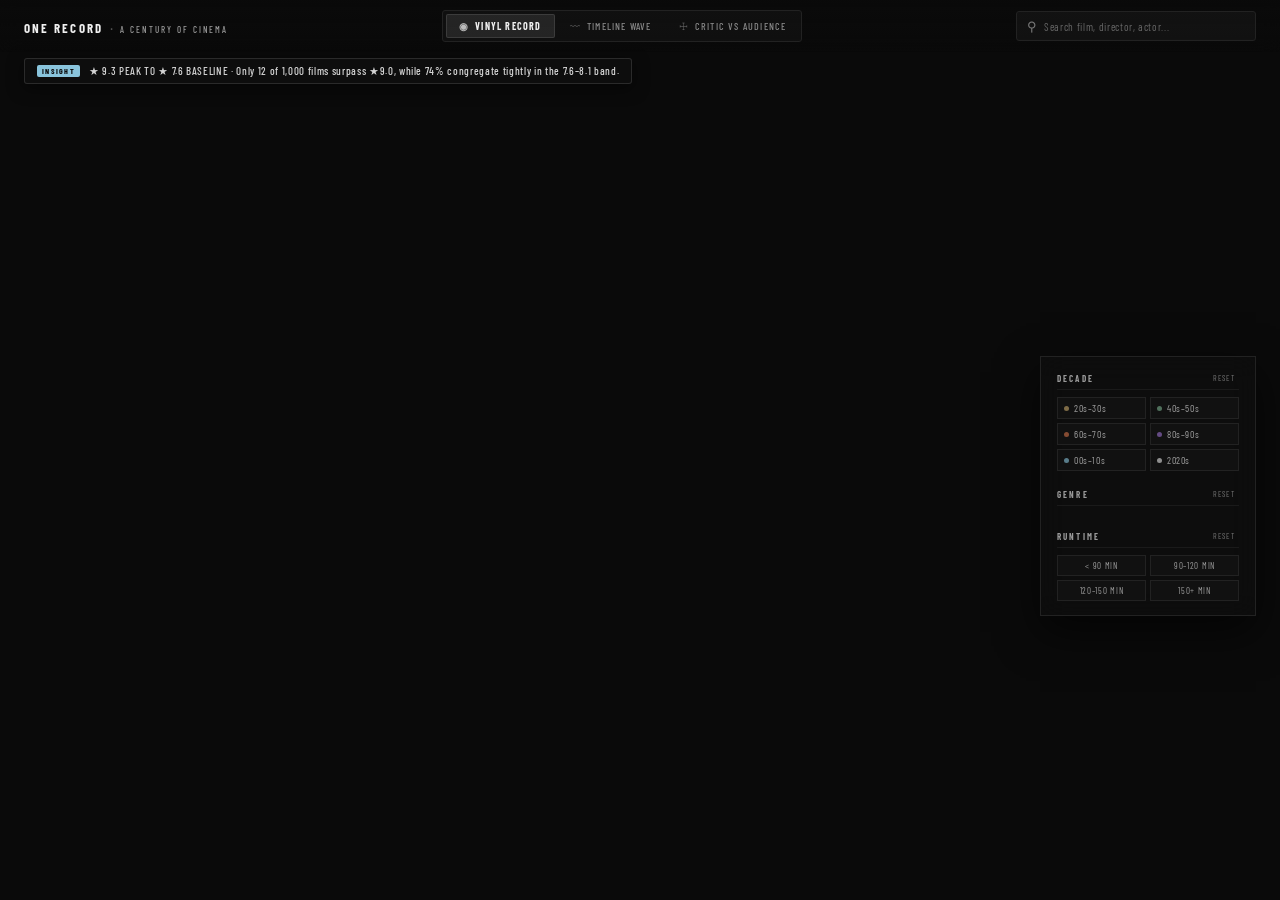
==== outcome/imdb-top-1000/index.html @ 5dcad04c "Initial commit" ====
<!DOCTYPE html>
<html lang="en">
<head>
  <meta charset="UTF-8">
  <meta name="viewport" content="width=device-width, initial-scale=1.0">
  <title>One Record — A Century of Cinema</title>
  <meta name="description" content="1,000 films. 100 years. An artistic exploration of IMDb's top-rated films across multiple spatial archetypes — Vinyl Record, Timeline Wave, and Critic vs Audience Galaxy.">
  <meta name="theme-color" content="#0A0A0A">
  <link rel="preconnect" href="https://fonts.googleapis.com">
  <link href="https://fonts.googleapis.com/css2?family=Barlow+Condensed:wght@300;400;500;600;700&display=swap" rel="stylesheet">
  <link rel="stylesheet" href="styles.css">
</head>
<body>
<div id="app">

  <!-- Top Navigation & Control Bar -->
  <header id="top-bar">
    <div class="brand">
      <span class="brand-title">ONE RECORD</span>
      <span class="brand-sep">·</span>
      <span class="brand-sub">A CENTURY OF CINEMA</span>
    </div>

    <!-- Mode Switcher -->
    <nav id="mode-switcher" aria-label="Visual perspective">
      <button class="mode-btn active" data-mode="record" title="Concentric vinyl rating tracks">
        <span class="mode-glyph">◉</span>
        <span class="mode-text">VINYL RECORD</span>
      </button>
      <button class="mode-btn" data-mode="timeline" title="Chronological soundwave timeline">
        <span class="mode-glyph">〰</span>
        <span class="mode-text">TIMELINE WAVE</span>
      </button>
      <button class="mode-btn" data-mode="galaxy" title="Critic consensus vs Audience rating">
        <span class="mode-glyph">☩</span>
        <span class="mode-text">CRITIC VS AUDIENCE</span>
      </button>
    </nav>

    <!-- Omni Search Bar -->
    <div id="search-box">
      <span class="search-icon" aria-hidden="true">⚲</span>
      <input type="text" id="omni-search" placeholder="Search film, director, actor..." autocomplete="off" spellcheck="false" aria-label="Search films by title, director, or actor">
      <button id="search-clear" aria-label="Clear search query" title="Clear">×</button>
      <span id="search-count" aria-live="polite"></span>
    </div>
  </header>

  <!-- Editorial Narrative Lead (Generated via chart-narrative-crafter skill) -->
  <aside id="narrative-lead" role="region" aria-label="Editorial takeaway">
    <span class="narrative-badge">INSIGHT</span>
    <span id="narrative-text">★ 9.3 PEAK TO ★ 7.6 BASELINE · Only 12 of 1,000 films surpass ★9.0, while 74% congregate tightly in the 7.6–8.1 band.</span>
  </aside>

  <!-- SVG Visualization Canvas -->
  <svg id="record-svg" role="img" aria-label="Interactive artistic visualization of IMDb top 1000 films"></svg>

  <!-- Hover Tooltip -->
  <div id="tooltip" role="tooltip" aria-hidden="true"></div>

  <!-- Film Detail Modal Overlay -->
  <div id="film-overlay" role="dialog" aria-modal="true" aria-label="Film detail">
    <div class="film-card">
      <button class="close-btn" id="close-overlay" aria-label="Close detail card">×</button>
      <div class="card-layout">
        <div class="card-poster-wrap">
          <img id="card-poster" src="" alt="" class="card-poster">
        </div>
        <div class="card-info">
          <h2 id="card-title" class="card-title"></h2>
          <div class="card-meta-row">
            <span id="card-rating" class="card-rating"></span>
            <span id="card-year" class="card-year"></span>
            <span id="card-runtime" class="card-runtime"></span>
            <span id="card-meta" class="card-meta"></span>
          </div>
          <div id="card-director" class="card-director"></div>
          <div id="card-cast" class="card-cast"></div>
          <div id="card-genre" class="card-genre"></div>
          <p id="card-overview" class="card-overview"></p>
        </div>
      </div>
    </div>
  </div>

  <!-- Right-Side Floating Filter Panel -->
  <aside id="filters" aria-label="Filter panel">
    <!-- Decade Section -->
    <div class="filter-section">
      <div class="filter-header">
        <span class="filter-label">DECADE</span>
        <button class="flt-btn--clear" id="clear-decade">RESET</button>
      </div>
      <div class="filter-grid" id="decade-filter">
        <button class="flt-btn" data-decade="1920" style="--dc:#C8A96A">20s–30s</button>
        <button class="flt-btn" data-decade="1940" style="--dc:#7AAF8E">40s–50s</button>
        <button class="flt-btn" data-decade="1960" style="--dc:#D4734A">60s–70s</button>
        <button class="flt-btn" data-decade="1980" style="--dc:#9B72CF">80s–90s</button>
        <button class="flt-btn" data-decade="2000" style="--dc:#89C4DC">00s–10s</button>
        <button class="flt-btn" data-decade="2020" style="--dc:#E2E2E2">2020s</button>
      </div>
    </div>

    <!-- Genre Section -->
    <div class="filter-section">
      <div class="filter-header">
        <span class="filter-label">GENRE</span>
        <button class="flt-btn--clear" id="clear-genre">RESET</button>
      </div>
      <div class="filter-grid" id="genre-filter">
        <!-- Dynamically injected by script.js -->
      </div>
    </div>

    <!-- Runtime Section -->
    <div class="filter-section">
      <div class="filter-header">
        <span class="filter-label">RUNTIME</span>
        <button class="flt-btn--clear" id="clear-runtime">RESET</button>
      </div>
      <div class="filter-grid" id="runtime-filter">
        <button class="flt-btn rt-flt-btn" data-runtime="short">&lt; 90 MIN</button>
        <button class="flt-btn rt-flt-btn" data-runtime="standard">90–120 MIN</button>
        <button class="flt-btn rt-flt-btn" data-runtime="long">120–150 MIN</button>
        <button class="flt-btn rt-flt-btn" data-runtime="epic">150+ MIN</button>
      </div>
    </div>
  </aside>

</div>

<script src="https://d3js.org/d3.v7.min.js"></script>
<script src="data.js"></script>
<script src="script.js"></script>
</body>
</html>
---- outcome/imdb-top-1000/styles.css ----
/* ═══════════════════════════════════════════════════════════════════
   ONE RECORD — styles.css
   Aesthetic: Constructivist signal · Minimal brutalist
   ═══════════════════════════════════════════════════════════════════ */

*, *::before, *::after { box-sizing: border-box; margin: 0; padding: 0; }

:root {
  --bg:        #0A0A0A;
  --panel:     rgba(14, 14, 14, 0.90);
  --border:    #222222;
  --border-hi: rgba(255, 255, 255, 0.14);
  --hi:        #F0F0F0;
  --mid:       #AAAAAA;
  --lo:        #666666;
  --accent:    #89C4DC;
  --font:      'Barlow Condensed', 'Arial Narrow', Arial, sans-serif;
}

html, body {
  width: 100%; height: 100%; overflow: hidden;
  background: var(--bg);
  color: var(--hi);
  font-family: var(--font);
}

#app { position: relative; width: 100vw; height: 100vh; }

/* ── Top Bar: Brand, Mode Switcher & Omni Search ────────────────── */
#top-bar {
  position: fixed;
  top: 0; left: 0; right: 0;
  height: 52px;
  padding: 0 24px;
  display: flex;
  align-items: center;
  justify-content: space-between;
  z-index: 500;
  background: linear-gradient(180deg, rgba(10,10,10,0.94) 0%, rgba(10,10,10,0.7) 75%, transparent 100%);
  backdrop-filter: blur(10px);
  -webkit-backdrop-filter: blur(10px);
}

/* ── Editorial Narrative Lead (chart-narrative-crafter skill) ── */
#narrative-lead {
  position: fixed;
  top: 58px;
  left: 24px;
  z-index: 450;
  display: flex;
  align-items: center;
  gap: 9px;
  background: rgba(14, 14, 14, 0.88);
  border: 1px solid rgba(255, 255, 255, 0.12);
  padding: 5px 12px;
  border-radius: 3px;
  backdrop-filter: blur(8px);
  -webkit-backdrop-filter: blur(8px);
  box-shadow: 0 4px 16px rgba(0, 0, 0, 0.5);
  pointer-events: none;
  max-width: min(740px, calc(100vw - 280px));
}

.narrative-badge {
  font-size: 8px;
  font-weight: 700;
  letter-spacing: 0.16em;
  color: #0A0A0A;
  background: var(--accent);
  padding: 2px 5px;
  border-radius: 2px;
  flex-shrink: 0;
  line-height: 1;
}

#narrative-text {
  font-size: 11px;
  letter-spacing: 0.06em;
  color: #D4D4D4;
  font-family: var(--font);
  white-space: nowrap;
  overflow: hidden;
  text-overflow: ellipsis;
  font-weight: 500;
}

.brand {
  display: flex;
  align-items: baseline;
  user-select: none;
  flex-shrink: 0;
}
.brand-title {
  font-size: 13px;
  font-weight: 700;
  letter-spacing: 0.16em;
  color: var(--hi);
}
.brand-sep {
  color: #555;
  margin: 0 7px;
}
.brand-sub {
  font-size: 9px;
  letter-spacing: 0.22em;
  color: #999;
  font-weight: 500;
}

/* Mode Switcher */
#mode-switcher {
  display: flex;
  gap: 3px;
  background: rgba(255, 255, 255, 0.025);
  border: 1px solid var(--border);
  padding: 3px;
  border-radius: 3px;
}

.mode-btn {
  background: transparent;
  border: none;
  color: #888;
  font-family: var(--font);
  font-size: 10px;
  font-weight: 500;
  letter-spacing: 0.12em;
  padding: 5px 12px;
  cursor: pointer;
  display: flex;
  align-items: center;
  gap: 6px;
  border-radius: 2px;
  transition: all 0.2s ease;
  white-space: nowrap;
}
.mode-btn:hover {
  color: #e0e0e0;
  background: rgba(255, 255, 255, 0.04);
}
.mode-btn.active {
  color: var(--hi);
  background: rgba(255, 255, 255, 0.09);
  font-weight: 700;
  border: 1px solid rgba(255, 255, 255, 0.1);
}
.mode-glyph {
  font-size: 10px;
  opacity: 0.75;
}

/* Omni Search Bar */
#search-box {
  position: relative;
  display: flex;
  align-items: center;
  background: rgba(255, 255, 255, 0.03);
  border: 1px solid var(--border);
  padding: 0 10px;
  height: 30px;
  width: 240px;
  transition: all 0.25s ease;
  border-radius: 3px;
}
#search-box:focus-within {
  border-color: rgba(255, 255, 255, 0.28);
  background: rgba(255, 255, 255, 0.06);
  width: 280px;
}

.search-icon {
  color: #777;
  font-size: 13px;
  margin-right: 7px;
  flex-shrink: 0;
}

#omni-search {
  background: transparent;
  border: none;
  color: var(--hi);
  font-family: var(--font);
  font-size: 11px;
  letter-spacing: 0.04em;
  outline: none;
  width: 100%;
}
#omni-search::placeholder {
  color: #666;
  letter-spacing: 0.06em;
}

#search-clear {
  background: transparent;
  border: none;
  color: #888;
  font-size: 14px;
  cursor: pointer;
  display: none;
  padding: 0 3px;
  line-height: 1;
}
#search-clear.visible { display: block; }
#search-clear:hover { color: var(--hi); }

#search-count {
  font-size: 9px;
  letter-spacing: 0.1em;
  color: var(--accent);
  margin-left: 6px;
  white-space: nowrap;
  font-weight: 600;
}

/* ── SVG Canvas ─────────────────────────────────────────────────── */
#record-svg {
  display: block;
  position: absolute; inset: 0;
  user-select: none; -webkit-user-select: none;
  cursor: default;
  opacity: 0;
  animation: fadeIn 1.2s ease-out 0.1s forwards;
}
@keyframes fadeIn { to { opacity: 1; } }

/* ── Scenery & Canvas Layers ────────────────────────────────────── */
.record-scenery,
.record-scenery *,
.timeline-scenery,
.timeline-scenery *,
.galaxy-scenery,
.galaxy-scenery *,
.constellation-layer,
.constellation-layer *,
.pulse-layer,
.pulse-layer *,
.label-group,
.label-group * {
  pointer-events: none !important;
}

.dots-group {
  pointer-events: auto;
}

/* ── Dots & States ──────────────────────────────────────────────── */
.film-dot {
  cursor: pointer;
  transition: opacity 0.25s ease;
  pointer-events: auto;
}
.film-dot.dimmed {
  opacity: 0.02 !important;
  pointer-events: none !important;
  cursor: default !important;
}
.film-dot.search-match {
  stroke: var(--accent) !important;
  stroke-width: 1.5px !important;
  opacity: 1 !important;
  pointer-events: auto !important;
}
.film-dot.selected {
  stroke: #ffffff !important;
  stroke-width: 2px !important;
  opacity: 1 !important;
  pointer-events: auto !important;
}
.film-dot.director-highlight {
  stroke: #ffffff !important;
  stroke-width: 1.5px !important;
  opacity: 1 !important;
  pointer-events: auto !important;
}

/* Constellation Lines */
.constellation-line {
  stroke: rgba(255, 255, 255, 0.45);
  stroke-width: 1.2;
  stroke-dasharray: 4 3;
  fill: none;
  pointer-events: none;
  animation: lineGlow 1.8s ease-in-out infinite alternate;
}
@keyframes lineGlow {
  0%   { stroke-opacity: 0.3; }
  100% { stroke-opacity: 0.85; }
}

/* Axis Guides & Labels */
.axis-guide {
  stroke: rgba(255, 255, 255, 0.05);
  stroke-width: 0.8;
  fill: none;
}
.axis-label {
  font-family: var(--font);
  font-size: 9px;
  fill: #888888;
  letter-spacing: 0.12em;
}
.quadrant-label {
  font-family: var(--font);
  font-size: 11px;
  font-weight: 700;
  fill: #777777;
  letter-spacing: 0.16em;
  text-transform: uppercase;
}

/* ── Tooltip with Poster ────────────────────────────────────────── */
#tooltip {
  position: fixed;
  display: none;
  background: rgba(12, 12, 12, 0.96);
  border: 1px solid rgba(255, 255, 255, 0.12);
  padding: 10px 12px;
  pointer-events: none;
  z-index: 600;
  max-width: 320px;
  box-shadow: 0 14px 34px rgba(0, 0, 0, 0.85);
  backdrop-filter: blur(12px);
  -webkit-backdrop-filter: blur(12px);
}

.tt-card {
  display: flex;
  gap: 12px;
  align-items: flex-start;
}

.tt-poster-wrap {
  flex-shrink: 0;
  width: 54px;
  height: 80px;
  background: #181818;
  border: 1px solid rgba(255, 255, 255, 0.08);
  overflow: hidden;
}

.tt-poster {
  width: 100%;
  height: 100%;
  object-fit: cover;
  display: block;
}

.tt-content {
  flex: 1;
  min-width: 0;
}

.tt-title {
  font-size: 14px;
  font-weight: 700;
  color: var(--hi);
  margin-bottom: 2px;
  line-height: 1.22;
  letter-spacing: 0.02em;
}

.tt-director {
  font-size: 11px;
  color: #bbb;
  margin-bottom: 2px;
  white-space: nowrap;
  overflow: hidden;
  text-overflow: ellipsis;
}

.tt-meta {
  font-size: 10px;
  color: #999;
  margin-bottom: 4px;
  letter-spacing: 0.04em;
}

.tt-rating-row {
  display: flex;
  align-items: baseline;
  gap: 8px;
  margin-bottom: 2px;
}
.tt-rating {
  font-size: 13px;
  font-weight: 700;
  letter-spacing: 0.04em;
}
.tt-meta-score {
  font-size: 10px;
  color: #aaa;
  letter-spacing: 0.06em;
  background: rgba(255, 255, 255, 0.06);
  padding: 1px 4px;
  border-radius: 2px;
}

.tt-genre {
  font-size: 9px;
  color: #999;
  letter-spacing: 0.14em;
  margin-top: 3px;
}

/* ── Film Overlay Modal ─────────────────────────────────────────── */
#film-overlay {
  position: fixed;
  inset: 0;
  background: rgba(0, 0, 0, 0.86);
  backdrop-filter: blur(10px);
  -webkit-backdrop-filter: blur(10px);
  display: none;
  align-items: center;
  justify-content: center;
  z-index: 1000;
}

#film-overlay.visible {
  display: flex;
}

.film-card {
  background: #131313;
  border: 1px solid rgba(255, 255, 255, 0.14);
  width: min(560px, 92vw);
  max-height: 88vh;
  overflow-y: auto;
  padding: 30px 32px;
  position: relative;
  box-shadow: 0 24px 60px rgba(0, 0, 0, 0.9);
  z-index: 1001;
}

.close-btn {
  position: absolute; top: 12px; right: 16px;
  background: transparent; border: none;
  color: #666; font-size: 24px; cursor: pointer;
  line-height: 1; padding: 4px 8px;
  font-family: var(--font);
  transition: color 0.15s;
}
.close-btn:hover { color: var(--hi); }

.card-layout { display: flex; gap: 22px; align-items: flex-start; }

.card-poster-wrap { flex-shrink: 0; width: 96px; }
.card-poster {
  width: 96px; height: auto;
  border: 1px solid rgba(255,255,255,0.1);
  display: block;
  box-shadow: 0 8px 20px rgba(0,0,0,0.6);
}
.card-poster[src=""] { display: none; }

.card-info { flex: 1; min-width: 0; }

.card-title {
  font-size: 22px; font-weight: 700;
  color: var(--hi); line-height: 1.22;
  margin-bottom: 8px;
  letter-spacing: 0.02em;
}

.card-meta-row {
  display: flex; align-items: baseline;
  gap: 12px; flex-wrap: wrap;
  margin-bottom: 10px;
}
.card-rating  { font-size: 22px; font-weight: 700; letter-spacing: 0.04em; }
.card-year    { font-size: 11px; color: var(--mid); letter-spacing: 0.1em; }
.card-runtime { font-size: 11px; color: var(--mid); letter-spacing: 0.1em; }
.card-meta    { font-size: 11px; color: #666;       letter-spacing: 0.08em; }
.card-director { font-size: 13px; color: #BBBBBB; margin-bottom: 5px; }
.card-cast     { font-size: 11px; color: var(--mid); margin-bottom: 8px; letter-spacing: 0.02em; }
.card-genre    {
  font-size: 8px; letter-spacing: 0.22em;
  margin-bottom: 14px; opacity: 0.75;
}
.card-overview {
  font-size: 12px; color: #888;
  line-height: 1.65;
  font-family: Arial, sans-serif;
  letter-spacing: 0.01em;
}

/* ── Filter Side Panel (Right Side) ─────────────────────────────── */
#filters {
  position: fixed;
  top: 54%;
  right: 24px;
  transform: translateY(-50%);
  display: flex;
  flex-direction: column;
  gap: 16px;
  background: var(--panel);
  border: 1px solid var(--border);
  padding: 14px 16px;
  z-index: 300;
  width: 216px;
  max-height: calc(100vh - 72px);
  overflow-y: auto;
  backdrop-filter: blur(14px);
  -webkit-backdrop-filter: blur(14px);
  box-shadow: 0 16px 40px rgba(0, 0, 0, 0.6);
  scrollbar-width: thin;
  scrollbar-color: #333 transparent;
}

#filters::-webkit-scrollbar { width: 4px; }
#filters::-webkit-scrollbar-thumb { background: #333; }

.filter-section {
  display: flex;
  flex-direction: column;
  gap: 7px;
}

.filter-header {
  display: flex;
  align-items: center;
  justify-content: space-between;
  border-bottom: 1px solid rgba(255, 255, 255, 0.06);
  padding-bottom: 4px;
}

.filter-label {
  font-size: 9px;
  letter-spacing: 0.24em;
  color: #999;
  font-weight: 700;
}

.flt-btn--clear {
  background: transparent;
  border: none;
  font-family: var(--font);
  font-size: 8px;
  letter-spacing: 0.16em;
  color: #777;
  cursor: pointer;
  padding: 2px 4px;
  transition: color 0.18s;
}
.flt-btn--clear:hover { color: #ccc; }

.filter-grid {
  display: grid;
  grid-template-columns: 1fr 1fr;
  gap: 4px;
}

.flt-btn {
  background: rgba(255, 255, 255, 0.02);
  border: 1px solid rgba(255, 255, 255, 0.07);
  color: #999;
  font-family: var(--font);
  font-size: 10px;
  font-weight: 400;
  letter-spacing: 0.06em;
  padding: 4px 6px;
  cursor: pointer;
  white-space: nowrap;
  display: flex;
  align-items: center;
  gap: 5px;
  transition: all 0.2s ease;
  width: 100%;
  overflow: hidden;
  text-overflow: ellipsis;
}

/* Default indicator dot on decade buttons */
.flt-btn::before {
  content: '';
  display: inline-block;
  width: 5px;
  height: 5px;
  border-radius: 50%;
  background: var(--dc, #666);
  flex-shrink: 0;
  opacity: 0.6;
  transition: all 0.25s ease;
}

.rt-flt-btn::before { display: none; }
.rt-flt-btn {
  justify-content: center;
  font-size: 9px;
  letter-spacing: 0.08em;
  color: #999;
}

.flt-btn:hover {
  color: #eee;
  border-color: var(--dc, rgba(255, 255, 255, 0.3));
  background: rgba(255, 255, 255, 0.04);
}
.flt-btn:hover::before { opacity: 1; }

.flt-btn.active {
  color: var(--hi);
  border-color: var(--dc, rgba(255, 255, 255, 0.5));
  background: rgba(255, 255, 255, 0.06);
  font-weight: 600;
}
.flt-btn.active::before { opacity: 1; }
.rt-flt-btn.active { border-color: rgba(255, 255, 255, 0.35); }

/* Genre buttons: GREY by default */
.genre-flt-btn::before {
  background: #4a4a4a !important;
  opacity: 0.45;
}
.genre-flt-btn:hover::before {
  background: var(--dc) !important;
  opacity: 1;
}
.genre-flt-btn.active::before {
  background: var(--dc) !important;
  opacity: 1;
}

/* When Genre is selected: Grey out Decade filter circles */
#filters.genre-active #decade-filter .flt-btn::before {
  background: #3e3e3e !important;
  opacity: 0.35 !important;
}
#filters.genre-active #decade-filter .flt-btn.active::before {
  background: #666666 !important;
  opacity: 0.75 !important;
}
#filters.genre-active #decade-filter .flt-btn {
  border-color: rgba(255, 255, 255, 0.04);
  color: #4a4a4a;
}
#filters.genre-active #decade-filter .flt-btn.active {
  border-color: rgba(255, 255, 255, 0.16);
  color: #aaaaaa;
}

/* ── Responsive Breakpoints ─────────────────────────────────────── */
@media (max-width: 1000px) {
  #top-bar { padding: 0 14px; }
  .brand-sub { display: none; }
  .brand-sep { display: none; }
  #search-box { width: 180px; }
  #search-box:focus-within { width: 210px; }
  .mode-text { display: none; }
  .mode-btn { padding: 5px 8px; }
}

@media (max-width: 768px) {
  #filters {
    top: auto;
    bottom: 10px;
    right: 10px;
    transform: none;
    width: auto;
    max-width: calc(100vw - 20px);
    max-height: 150px;
    flex-direction: row;
    gap: 12px;
    padding: 10px 12px;
  }
  .filter-grid {
    display: flex;
    flex-wrap: wrap;
    max-width: 260px;
  }
}
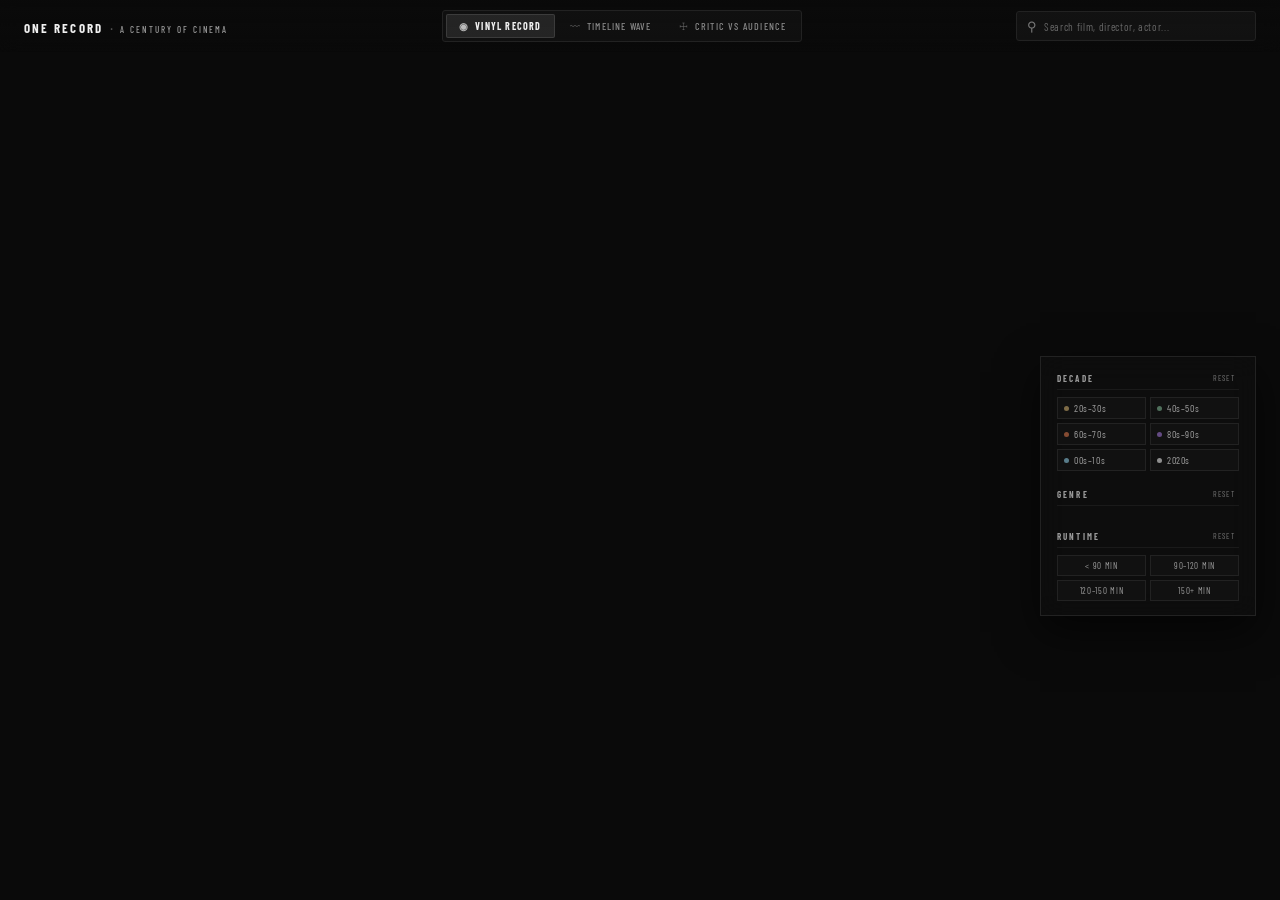
==== commit 270311f7: "Update visualization and clean up workspace" ====
--- a/outcome/imdb-top-1000/index.html
+++ b/outcome/imdb-top-1000/index.html
@@ -45,12 +45,6 @@
       <span id="search-count" aria-live="polite"></span>
     </div>
   </header>
-
-  <!-- Editorial Narrative Lead (Generated via chart-narrative-crafter skill) -->
-  <aside id="narrative-lead" role="region" aria-label="Editorial takeaway">
-    <span class="narrative-badge">INSIGHT</span>
-    <span id="narrative-text">★ 9.3 PEAK TO ★ 7.6 BASELINE · Only 12 of 1,000 films surpass ★9.0, while 74% congregate tightly in the 7.6–8.1 band.</span>
-  </aside>
 
   <!-- SVG Visualization Canvas -->
   <svg id="record-svg" role="img" aria-label="Interactive artistic visualization of IMDb top 1000 films"></svg>
--- a/outcome/imdb-top-1000/styles.css
+++ b/outcome/imdb-top-1000/styles.css
@@ -41,49 +41,6 @@
   -webkit-backdrop-filter: blur(10px);
 }
 
-/* ── Editorial Narrative Lead (chart-narrative-crafter skill) ── */
-#narrative-lead {
-  position: fixed;
-  top: 58px;
-  left: 24px;
-  z-index: 450;
-  display: flex;
-  align-items: center;
-  gap: 9px;
-  background: rgba(14, 14, 14, 0.88);
-  border: 1px solid rgba(255, 255, 255, 0.12);
-  padding: 5px 12px;
-  border-radius: 3px;
-  backdrop-filter: blur(8px);
-  -webkit-backdrop-filter: blur(8px);
-  box-shadow: 0 4px 16px rgba(0, 0, 0, 0.5);
-  pointer-events: none;
-  max-width: min(740px, calc(100vw - 280px));
-}
-
-.narrative-badge {
-  font-size: 8px;
-  font-weight: 700;
-  letter-spacing: 0.16em;
-  color: #0A0A0A;
-  background: var(--accent);
-  padding: 2px 5px;
-  border-radius: 2px;
-  flex-shrink: 0;
-  line-height: 1;
-}
-
-#narrative-text {
-  font-size: 11px;
-  letter-spacing: 0.06em;
-  color: #D4D4D4;
-  font-family: var(--font);
-  white-space: nowrap;
-  overflow: hidden;
-  text-overflow: ellipsis;
-  font-weight: 500;
-}
-
 .brand {
   display: flex;
   align-items: baseline;
@@ -232,8 +189,6 @@
 .galaxy-scenery *,
 .constellation-layer,
 .constellation-layer *,
-.pulse-layer,
-.pulse-layer *,
 .label-group,
 .label-group * {
   pointer-events: none !important;
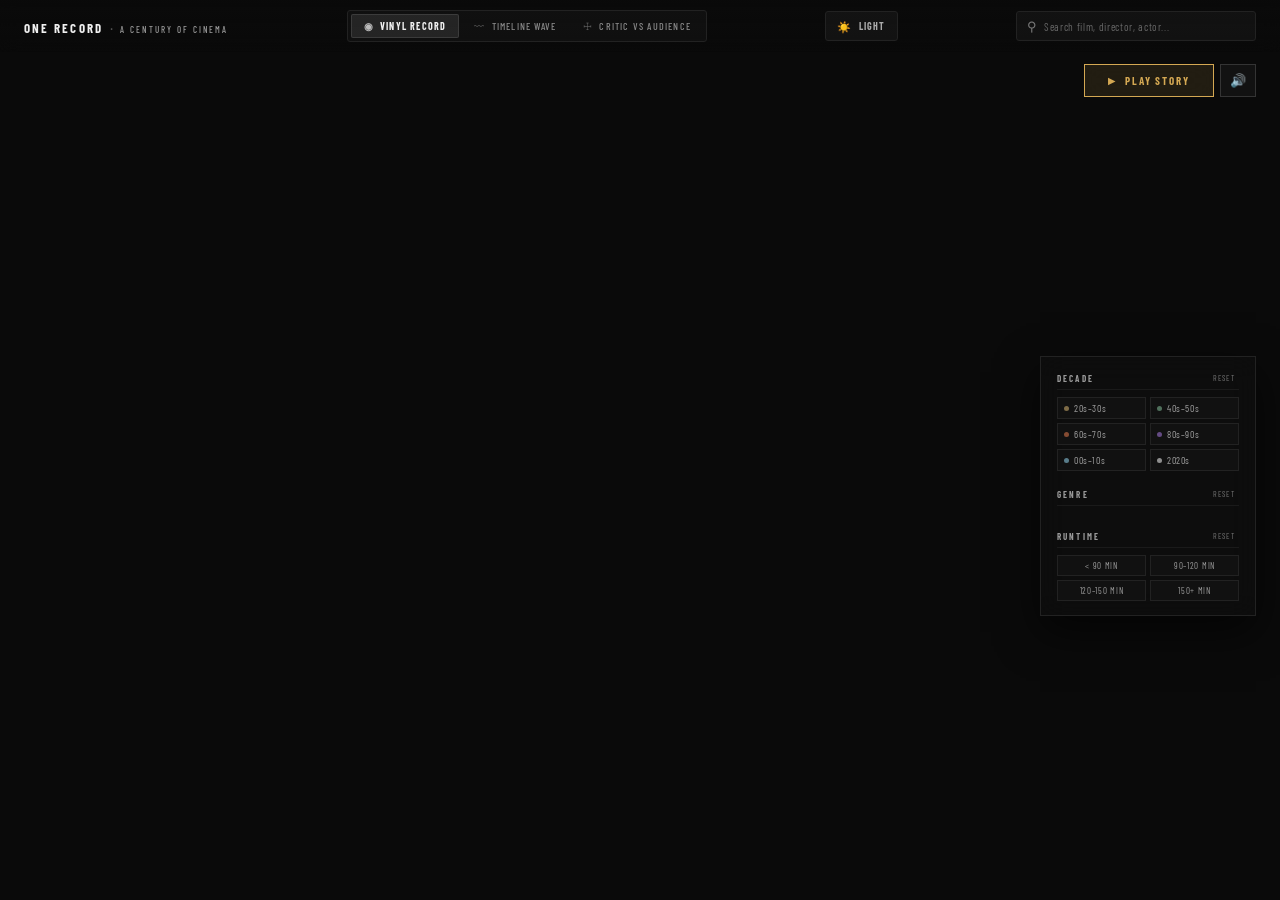
==== commit 42a56361: "Fix text overlap in timeline/galaxy modes and refine Light Theme typography to dark charcoal grey" ====
--- a/outcome/imdb-top-1000/index.html
+++ b/outcome/imdb-top-1000/index.html
@@ -36,6 +36,12 @@
         <span class="mode-text">CRITIC VS AUDIENCE</span>
       </button>
     </nav>
+ 
+    <!-- Theme Polarity Harmonizer: Light / Dark Mode Toggle -->
+    <button id="theme-toggle-btn" class="theme-toggle-btn" aria-label="Toggle light and dark mode" title="Toggle Light / Dark Mode">
+      <span id="theme-toggle-icon">☀️</span>
+      <span id="theme-toggle-label">LIGHT</span>
+    </button>
 
     <!-- Omni Search Bar -->
     <div id="search-box">
@@ -121,6 +127,37 @@
     </div>
   </aside>
 
+  <!-- ── DATA DOCUMENTARY: Controls & Scrubber ── -->
+  <div id="doc-controls-wrap">
+    <button id="doc-play-btn" aria-label="Play or pause tour" title="Play or Pause Story">
+      <span id="doc-play-icon">▶</span>
+      <span id="doc-play-label">PLAY STORY</span>
+    </button>
+    <button id="doc-stop-btn" aria-label="Stop tour" title="Stop and reset tour" style="display: none;">
+      <span id="doc-stop-icon">⏹</span>
+      <span id="doc-stop-label">STOP</span>
+    </button>
+    <button id="doc-sound-btn" aria-label="Toggle sound" title="Toggle ambient music">
+      <span id="doc-sound-icon">🔊</span>
+    </button>
+  </div>
+
+  <!-- ── DATA DOCUMENTARY: Segmented Chapter Scrubber Bar ── -->
+  <div id="doc-scrubber" aria-hidden="true">
+    <div id="doc-segments-container"></div>
+  </div>
+
+  <!-- ── DATA DOCUMENTARY: Floating Callout Card with Film Spotlights ── -->
+  <div id="doc-callout" aria-live="polite" aria-hidden="true">
+    <div id="doc-callout-inner">
+      <div id="doc-chapter-badge"></div>
+      <div id="doc-callout-title"></div>
+      <div id="doc-callout-body"></div>
+      <div id="doc-callout-stat"></div>
+      <div id="doc-spotlights" class="doc-spotlights"></div>
+    </div>
+  </div>
+
 </div>
 
 <script src="https://d3js.org/d3.v7.min.js"></script>
--- a/outcome/imdb-top-1000/styles.css
+++ b/outcome/imdb-top-1000/styles.css
@@ -13,8 +13,31 @@
   --hi:        #F0F0F0;
   --mid:       #AAAAAA;
   --lo:        #666666;
-  --accent:    #89C4DC;
+  --accent:    #D4A853;
+  --card-bg:   rgba(14, 14, 14, 0.94);
   --font:      'Barlow Condensed', 'Arial Narrow', Arial, sans-serif;
+  --topbar-bg: linear-gradient(180deg, rgba(10,10,10,0.94) 0%, rgba(10,10,10,0.7) 75%, transparent 100%);
+  --modal-bg:  rgba(16, 16, 16, 0.96);
+  --tooltip-bg: rgba(14, 14, 14, 0.96);
+  --tooltip-border: rgba(255, 255, 255, 0.16);
+  --glass-shadow: 0 16px 40px rgba(0, 0, 0, 0.7);
+}
+
+[data-theme="light"] {
+  --bg:        #FAFAFA;
+  --panel:     rgba(255, 255, 255, 0.96);
+  --border:    #E2E8F0;
+  --border-hi: rgba(45, 55, 72, 0.18);
+  --hi:        #2D3748;
+  --mid:       #4A5568;
+  --lo:        #718096;
+  --accent:    #D97706;
+  --card-bg:   rgba(255, 255, 255, 0.98);
+  --topbar-bg: linear-gradient(180deg, rgba(250,250,250,0.98) 0%, rgba(250,250,250,0.85) 75%, transparent 100%);
+  --modal-bg:  #FFFFFF;
+  --tooltip-bg: #FFFFFF;
+  --tooltip-border: #CBD5E1;
+  --glass-shadow: 0 16px 40px rgba(45, 55, 72, 0.08);
 }
 
 html, body {
@@ -22,6 +45,7 @@
   background: var(--bg);
   color: var(--hi);
   font-family: var(--font);
+  transition: background-color 0.35s ease, color 0.35s ease;
 }
 
 #app { position: relative; width: 100vw; height: 100vh; }
@@ -36,9 +60,10 @@
   align-items: center;
   justify-content: space-between;
   z-index: 500;
-  background: linear-gradient(180deg, rgba(10,10,10,0.94) 0%, rgba(10,10,10,0.7) 75%, transparent 100%);
+  background: var(--topbar-bg);
   backdrop-filter: blur(10px);
   -webkit-backdrop-filter: blur(10px);
+  transition: background 0.35s ease;
 }
 
 .brand {
@@ -104,6 +129,258 @@
 .mode-glyph {
   font-size: 10px;
   opacity: 0.75;
+}
+
+/* ── Theme Polarity Harmonizer: Light/Dark Mode Toggle ──────────── */
+.theme-toggle-btn {
+  background: rgba(255, 255, 255, 0.035);
+  border: 1px solid var(--border);
+  color: var(--mid);
+  font-family: var(--font);
+  font-size: 10px;
+  font-weight: 700;
+  letter-spacing: 0.12em;
+  padding: 5px 11px;
+  cursor: pointer;
+  display: flex;
+  align-items: center;
+  gap: 6px;
+  border-radius: 3px;
+  height: 30px;
+  transition: all 0.2s ease;
+}
+.theme-toggle-btn:hover {
+  color: var(--hi);
+  border-color: var(--border-hi);
+  background: rgba(255, 255, 255, 0.08);
+}
+[data-theme="light"] .theme-toggle-btn {
+  background: rgba(0, 0, 0, 0.04);
+  color: var(--hi);
+}
+[data-theme="light"] .theme-toggle-btn:hover {
+  background: rgba(0, 0, 0, 0.08);
+  border-color: rgba(0, 0, 0, 0.25);
+}
+
+#theme-toggle-icon {
+  font-size: 11px;
+  line-height: 1;
+}
+
+/* Light Theme UI Overrides */
+[data-theme="light"] .brand-title { color: #2D3748; }
+[data-theme="light"] .brand-sep   { color: #A0AEC0; }
+[data-theme="light"] .brand-sub   { color: #718096; }
+
+[data-theme="light"] #mode-switcher {
+  background: #F1F5F9;
+  border-color: #CBD5E1;
+}
+[data-theme="light"] .mode-btn {
+  color: #718096;
+}
+[data-theme="light"] .mode-btn:hover {
+  color: #2D3748;
+  background: #E2E8F0;
+}
+[data-theme="light"] .mode-btn.active {
+  color: #2D3748;
+  background: #FFFFFF;
+  border-color: #CBD5E1;
+  font-weight: 700;
+  box-shadow: 0 1px 4px rgba(45, 55, 72, 0.10);
+}
+
+[data-theme="light"] #search-box {
+  background: #FFFFFF;
+  border-color: #CBD5E1;
+  box-shadow: 0 1px 3px rgba(45, 55, 72, 0.04);
+}
+[data-theme="light"] #search-box:focus-within {
+  border-color: var(--accent);
+  background: #FFFFFF;
+  box-shadow: 0 0 0 2px rgba(217, 119, 6, 0.2);
+}
+[data-theme="light"] #omni-search {
+  color: #2D3748;
+}
+[data-theme="light"] #omni-search::placeholder {
+  color: #A0AEC0;
+}
+
+[data-theme="light"] #filters {
+  background: rgba(255, 255, 255, 0.98);
+  border-left: 1px solid #E2E8F0;
+  box-shadow: -8px 0 28px rgba(45, 55, 72, 0.06);
+}
+[data-theme="light"] .filter-section {
+  border-color: #E2E8F0;
+}
+[data-theme="light"] .filter-label {
+  color: #4A5568;
+  font-weight: 700;
+  letter-spacing: 0.18em;
+}
+[data-theme="light"] .flt-btn--clear {
+  color: #718096;
+  font-weight: 600;
+}
+[data-theme="light"] .flt-btn--clear:hover {
+  color: #2D3748;
+}
+
+[data-theme="light"] .flt-btn {
+  background: #FFFFFF;
+  border: 1px solid #CBD5E1;
+  color: #4A5568;
+  font-weight: 600;
+  box-shadow: 0 1px 2px rgba(0, 0, 0, 0.03);
+}
+[data-theme="light"] .flt-btn::before {
+  opacity: 1 !important;
+}
+[data-theme="light"] .flt-btn:hover {
+  color: #2D3748;
+  border-color: var(--dc, #4A5568);
+  background: #F8FAFC;
+}
+[data-theme="light"] .flt-btn.active {
+  background: #334155;
+  color: #FFFFFF;
+  border-color: #334155;
+  box-shadow: 0 2px 5px rgba(45, 55, 72, 0.16);
+}
+[data-theme="light"] .genre-flt-btn.active {
+  background: var(--dc, #334155);
+  color: #FFFFFF;
+  border-color: var(--dc, #334155);
+  text-shadow: 0 1px 2px rgba(0, 0, 0, 0.4);
+}
+
+[data-theme="light"] #doc-controls-wrap #doc-play-btn {
+  background: #D97706;
+  border-color: #B45309;
+  color: #FFFFFF;
+  box-shadow: 0 4px 14px rgba(217, 119, 6, 0.35);
+}
+[data-theme="light"] #doc-controls-wrap #doc-play-btn:hover {
+  background: #B45309;
+  color: #FFFFFF;
+}
+[data-theme="light"] #doc-controls-wrap #doc-play-btn.playing {
+  background: #334155;
+  border-color: #334155;
+  color: #FFFFFF;
+}
+
+[data-theme="light"] #doc-callout-inner {
+  background: #FFFFFF;
+  border: 1px solid #E2E8F0;
+  box-shadow: 0 20px 48px rgba(45, 55, 72, 0.12);
+}
+[data-theme="light"] #doc-callout-inner::before {
+  background: linear-gradient(90deg, #D97706, #EA580C, transparent);
+}
+[data-theme="light"] #doc-chapter-badge {
+  color: #D97706;
+  font-weight: 700;
+}
+[data-theme="light"] #doc-callout-title { color: #2D3748; font-weight: 700; }
+[data-theme="light"] #doc-callout-body  { color: #4A5568; }
+[data-theme="light"] #doc-callout-stat  { color: #B45309; font-weight: 700; border-top: 1px solid #E2E8F0; }
+[data-theme="light"] .doc-spotlights   { border-top: 1px solid #E2E8F0; }
+[data-theme="light"] .doc-spotlight-heading { color: #718096; font-weight: 700; }
+[data-theme="light"] .doc-spotlight-card {
+  background: #F8FAFC;
+  border: 1px solid #E2E8F0;
+  box-shadow: 0 1px 3px rgba(45, 55, 72, 0.04);
+}
+[data-theme="light"] .doc-spotlight-card:hover {
+  background: #FFFFFF;
+  border-color: #D97706;
+  box-shadow: 0 4px 12px rgba(217, 119, 6, 0.15);
+}
+[data-theme="light"] .doc-spotlight-poster {
+  border: 1px solid #CBD5E1;
+  background: #E2E8F0;
+}
+[data-theme="light"] .doc-spotlight-title { color: #2D3748; font-weight: 700; }
+[data-theme="light"] .doc-spotlight-meta  { color: #718096; font-weight: 500; }
+[data-theme="light"] .doc-spotlight-rating { color: #D97706; font-weight: 700; }
+
+[data-theme="light"] #doc-scrubber {
+  background: rgba(255, 255, 255, 0.97);
+  border-top: 1px solid #CBD5E1;
+  box-shadow: 0 -8px 24px rgba(45, 55, 72, 0.06);
+}
+[data-theme="light"] .doc-segment-track {
+  background: #E2E8F0;
+}
+[data-theme="light"] .doc-segment-num {
+  color: #718096;
+  font-weight: 700;
+}
+[data-theme="light"] .doc-segment-text {
+  color: #718096;
+  font-weight: 600;
+}
+[data-theme="light"] .doc-segment.active .doc-segment-num,
+[data-theme="light"] .doc-segment.active .doc-segment-text,
+[data-theme="light"] .doc-segment.completed .doc-segment-text {
+  color: #2D3748;
+  font-weight: 700;
+}
+
+[data-theme="light"] #doc-stop-btn,
+[data-theme="light"] #doc-sound-btn {
+  background: #FFFFFF;
+  border-color: #CBD5E1;
+  color: #4A5568;
+  box-shadow: 0 2px 6px rgba(45, 55, 72, 0.08);
+}
+[data-theme="light"] #doc-stop-btn:hover,
+[data-theme="light"] #doc-sound-btn:hover {
+  border-color: #2D3748;
+  color: #2D3748;
+}
+
+[data-theme="light"] #film-overlay {
+  background: rgba(45, 55, 72, 0.45);
+}
+[data-theme="light"] .film-card {
+  background: #FFFFFF;
+  border: 1px solid #CBD5E1;
+  box-shadow: 0 24px 60px rgba(45, 55, 72, 0.20);
+}
+[data-theme="light"] .card-title { color: #2D3748; }
+[data-theme="light"] .card-overview { color: #4A5568; }
+[data-theme="light"] .stat-val { color: #2D3748; }
+[data-theme="light"] .cast-val { color: #4A5568; }
+[data-theme="light"] .card-director { color: #4A5568; }
+
+[data-theme="light"] #tooltip {
+  background: #FFFFFF;
+  border: 1px solid #CBD5E1;
+  color: #2D3748;
+  box-shadow: 0 12px 32px rgba(45, 55, 72, 0.15);
+}
+[data-theme="light"] .tt-title { color: #2D3748; }
+[data-theme="light"] .tt-dir, [data-theme="light"] .tt-stars { color: #718096; }
+
+/* Colophon & Decode Key SVG elements */
+.viz-colophon, .viz-decode-key {
+  fill: #666666;
+  transition: opacity 0.3s ease;
+}
+[data-theme="light"] .viz-colophon,
+[data-theme="light"] .viz-decode-key {
+  fill: #718096;
+}
+body.doc-playing .viz-colophon,
+body.doc-playing .viz-decode-key {
+  opacity: 0;
+  pointer-events: none;
 }
 
 /* Omni Search Bar */
@@ -209,6 +486,15 @@
   pointer-events: none !important;
   cursor: default !important;
 }
+
+[data-theme="light"] .film-dot {
+  stroke: none;
+}
+[data-theme="light"] .film-dot.dimmed {
+  opacity: 0.04 !important;
+  stroke: none !important;
+}
+
 .film-dot.search-match {
   stroke: var(--accent) !important;
   stroke-width: 1.5px !important;
@@ -216,30 +502,44 @@
   pointer-events: auto !important;
 }
 .film-dot.selected {
-  stroke: #ffffff !important;
-  stroke-width: 2px !important;
+  stroke: var(--hi) !important;
+  stroke-width: 1.8px !important;
   opacity: 1 !important;
   pointer-events: auto !important;
 }
+
 .film-dot.director-highlight {
   stroke: #ffffff !important;
   stroke-width: 1.5px !important;
   opacity: 1 !important;
   pointer-events: auto !important;
 }
+[data-theme="light"] .film-dot.director-highlight {
+  stroke: #334155 !important;
+  stroke-width: 1.5px !important;
+  opacity: 1 !important;
+}
 
 /* Constellation Lines */
 .constellation-line {
-  stroke: rgba(255, 255, 255, 0.45);
   stroke-width: 1.2;
-  stroke-dasharray: 4 3;
+  stroke-dasharray: 3 3;
   fill: none;
   pointer-events: none;
   animation: lineGlow 1.8s ease-in-out infinite alternate;
 }
+[data-theme="dark"] .constellation-line {
+  stroke-opacity: 0.75;
+}
+[data-theme="light"] .constellation-line {
+  stroke: #64748B !important;
+  stroke-width: 1.1 !important;
+  stroke-opacity: 0.75 !important;
+}
+
 @keyframes lineGlow {
-  0%   { stroke-opacity: 0.3; }
-  100% { stroke-opacity: 0.85; }
+  0%   { stroke-opacity: 0.4; }
+  100% { stroke-opacity: 0.9; }
 }
 
 /* Axis Guides & Labels */
@@ -248,12 +548,19 @@
   stroke-width: 0.8;
   fill: none;
 }
+[data-theme="light"] .axis-guide {
+  stroke: rgba(45, 55, 72, 0.08);
+}
 .axis-label {
   font-family: var(--font);
   font-size: 9px;
   fill: #888888;
   letter-spacing: 0.12em;
 }
+[data-theme="light"] .axis-label {
+  fill: #718096;
+  font-weight: 600;
+}
 .quadrant-label {
   font-family: var(--font);
   font-size: 11px;
@@ -261,6 +568,10 @@
   fill: #777777;
   letter-spacing: 0.16em;
   text-transform: uppercase;
+}
+[data-theme="light"] .quadrant-label {
+  fill: #718096;
+  font-weight: 600;
 }
 
 /* ── Tooltip with Poster ────────────────────────────────────────── */
@@ -623,3 +934,491 @@
     max-width: 260px;
   }
 }
+
+/* ═══════════════════════════════════════════════════════════════════
+   DATA DOCUMENTARY — documentary mode components
+   ═══════════════════════════════════════════════════════════════════ */
+
+/* ═══════════════════════════════════════════════════════════════════
+   DATA DOCUMENTARY — Guided Story Tour Engine
+   ═══════════════════════════════════════════════════════════════════ */
+
+/* ── Play / Pause & Sound Controls Wrap ──────────────────────────── */
+#doc-controls-wrap {
+  position: fixed;
+  top: 64px;
+  right: 24px;
+  z-index: 400;
+  display: flex;
+  gap: 6px;
+  align-items: stretch;
+}
+
+#doc-play-btn {
+  display: flex;
+  align-items: center;
+  justify-content: center;
+  gap: 8px;
+  min-width: 130px;
+  background: rgba(212, 168, 83, 0.12);
+  border: 1px solid #D4A853;
+  color: #D4A853;
+  font-family: var(--font);
+  font-size: 11px;
+  font-weight: 700;
+  letter-spacing: 0.18em;
+  padding: 9px 14px;
+  cursor: pointer;
+  backdrop-filter: blur(12px);
+  -webkit-backdrop-filter: blur(12px);
+  transition: background 0.2s ease, border-color 0.2s ease, color 0.2s ease, transform 0.15s ease, box-shadow 0.3s ease;
+  box-shadow: 0 0 0 0 rgba(212, 168, 83, 0);
+  animation: docBtnPulse 2.8s ease-in-out infinite;
+}
+@keyframes docBtnPulse {
+  0%, 100% { box-shadow: 0 0 0 0 rgba(212, 168, 83, 0.0); }
+  50%       { box-shadow: 0 0 12px 3px rgba(212, 168, 83, 0.28); }
+}
+#doc-play-btn:hover {
+  background: rgba(212, 168, 83, 0.22);
+  border-color: #E8C06A;
+  color: #F0D090;
+  transform: translateY(-1px);
+  animation: none;
+  box-shadow: 0 0 18px 4px rgba(212, 168, 83, 0.35);
+}
+#doc-play-btn.playing {
+  background: rgba(137, 196, 220, 0.14);
+  border-color: var(--accent);
+  color: var(--accent);
+  animation: none;
+  box-shadow: 0 0 14px 3px rgba(137, 196, 220, 0.2);
+}
+#doc-play-btn.playing:hover {
+  background: rgba(137, 196, 220, 0.24);
+}
+#doc-play-btn.paused {
+  background: rgba(212, 168, 83, 0.2);
+  border-color: #D4A853;
+  color: #F0D090;
+  animation: docBtnPulse 1.8s ease-in-out infinite;
+}
+#doc-play-icon {
+  font-size: 9px;
+  line-height: 1;
+}
+
+#doc-stop-btn {
+  display: flex;
+  align-items: center;
+  justify-content: center;
+  gap: 5px;
+  background: rgba(180, 50, 50, 0.15);
+  border: 1px solid rgba(200, 70, 70, 0.5);
+  color: #E07070;
+  font-family: var(--font);
+  font-size: 10px;
+  font-weight: 700;
+  letter-spacing: 0.14em;
+  padding: 8px 11px;
+  cursor: pointer;
+  backdrop-filter: blur(12px);
+  -webkit-backdrop-filter: blur(12px);
+  transition: all 0.2s ease;
+}
+#doc-stop-btn:hover {
+  background: rgba(200, 50, 50, 0.3);
+  border-color: #FF6666;
+  color: #FFF;
+}
+#doc-stop-icon {
+  font-size: 8px;
+}
+
+#doc-sound-btn {
+  width: 36px;
+  background: rgba(20, 20, 20, 0.85);
+  border: 1px solid rgba(255, 255, 255, 0.14);
+  color: #AAAAAA;
+  font-size: 13px;
+  display: flex;
+  align-items: center;
+  justify-content: center;
+  cursor: pointer;
+  backdrop-filter: blur(12px);
+  -webkit-backdrop-filter: blur(12px);
+  transition: all 0.2s ease;
+}
+#doc-sound-btn:hover {
+  border-color: #D4A853;
+  color: #D4A853;
+  background: rgba(212, 168, 83, 0.1);
+}
+#doc-sound-btn.muted {
+  opacity: 0.5;
+  color: #666;
+}
+
+/* ── Segmented Chapter Scrubber Bar ──────────────────────────────── */
+#doc-scrubber {
+  position: fixed;
+  bottom: 0;
+  left: 0;
+  right: 0;
+  height: 0;
+  background: rgba(10, 10, 10, 0.94);
+  border-top: 1px solid rgba(255, 255, 255, 0.08);
+  z-index: 400;
+  pointer-events: none;
+  opacity: 0;
+  transition: opacity 0.4s ease, height 0.3s ease;
+  display: flex;
+  align-items: center;
+  padding: 0 24px;
+}
+#doc-scrubber.visible {
+  opacity: 1;
+  pointer-events: auto;
+  height: 42px;
+}
+
+#doc-segments-container {
+  display: flex;
+  width: 100%;
+  gap: 8px;
+  align-items: center;
+}
+
+.doc-segment {
+  flex: 1;
+  display: flex;
+  flex-direction: column;
+  gap: 5px;
+  cursor: pointer;
+  padding: 4px 0;
+  opacity: 0.5;
+  transition: opacity 0.25s ease;
+}
+.doc-segment:hover {
+  opacity: 0.9;
+}
+.doc-segment.active {
+  opacity: 1;
+}
+.doc-segment.completed {
+  opacity: 0.8;
+}
+
+.doc-segment-track {
+  height: 3px;
+  background: rgba(255, 255, 255, 0.12);
+  border-radius: 2px;
+  overflow: hidden;
+  position: relative;
+}
+
+.doc-segment-fill {
+  position: absolute;
+  top: 0;
+  left: 0;
+  height: 100%;
+  width: 100%;
+  background: #D4A853;
+  transform-origin: left center;
+  transform: scaleX(0);
+  transition: transform linear;
+}
+.doc-segment.active .doc-segment-fill {
+  background: var(--accent);
+}
+.doc-segment.completed .doc-segment-fill {
+  background: #888888;
+  transform: scaleX(1) !important;
+}
+
+.doc-segment-label {
+  display: flex;
+  align-items: baseline;
+  gap: 5px;
+  font-family: var(--font);
+  font-size: 9px;
+  letter-spacing: 0.1em;
+  color: var(--mid);
+  white-space: nowrap;
+  overflow: hidden;
+  text-overflow: ellipsis;
+}
+.doc-segment.active .doc-segment-label {
+  color: var(--hi);
+  font-weight: 600;
+}
+.doc-segment-num {
+  font-size: 8px;
+  color: #777;
+  font-weight: 700;
+  flex-shrink: 0;
+}
+.doc-segment.active .doc-segment-num {
+  color: var(--accent);
+}
+.doc-segment-text {
+  overflow: hidden;
+  text-overflow: ellipsis;
+}
+
+/* ── Floating Callout Card with Film Spotlights ──────────────────── */
+#doc-callout {
+  position: fixed;
+  z-index: 450;
+  pointer-events: auto;
+  opacity: 0;
+  transform: translateY(8px);
+  transition: opacity 0.45s ease, transform 0.45s ease;
+  width: 310px;
+  max-width: calc(100vw - 48px);
+}
+#doc-callout.visible {
+  opacity: 1;
+  transform: translateY(0);
+}
+
+#doc-callout-inner {
+  background: rgba(12, 12, 12, 0.94);
+  border: 1px solid rgba(255, 255, 255, 0.16);
+  padding: 14px 16px 12px;
+  backdrop-filter: blur(20px);
+  -webkit-backdrop-filter: blur(20px);
+  box-shadow: 0 20px 50px rgba(0,0,0,0.9);
+  position: relative;
+}
+#doc-callout-inner::before {
+  content: '';
+  position: absolute;
+  top: 0; left: 0; right: 0;
+  height: 2px;
+  background: linear-gradient(90deg, #D4A853, var(--accent), transparent);
+}
+
+#doc-chapter-badge {
+  font-family: var(--font);
+  font-size: 8px;
+  letter-spacing: 0.24em;
+  color: #D4A853;
+  font-weight: 700;
+  margin-bottom: 5px;
+  text-transform: uppercase;
+}
+#doc-callout-title {
+  font-family: var(--font);
+  font-size: 15px;
+  font-weight: 700;
+  letter-spacing: 0.03em;
+  color: var(--hi);
+  line-height: 1.25;
+  margin-bottom: 5px;
+}
+#doc-callout-body {
+  font-family: Arial, sans-serif;
+  font-size: 11px;
+  color: #b0b0b0;
+  line-height: 1.5;
+  margin-bottom: 7px;
+  letter-spacing: 0.01em;
+}
+#doc-callout-stat {
+  font-family: var(--font);
+  font-size: 10px;
+  font-weight: 700;
+  letter-spacing: 0.12em;
+  color: var(--accent);
+  border-top: 1px solid rgba(255,255,255,0.08);
+  padding-top: 5px;
+  margin-bottom: 7px;
+}
+
+/* Landmark Spotlight Mini Cards (Stacked for full readability) */
+.doc-spotlights {
+  display: flex;
+  flex-direction: column;
+  gap: 4px;
+  margin-top: 6px;
+  border-top: 1px solid rgba(255,255,255,0.06);
+  padding-top: 6px;
+}
+.doc-spotlight-heading {
+  font-family: var(--font);
+  font-size: 8px;
+  letter-spacing: 0.2em;
+  color: #888;
+  font-weight: 700;
+  text-transform: uppercase;
+  margin-bottom: 3px;
+}
+.doc-spotlight-cards {
+  display: flex;
+  flex-direction: column;
+  gap: 4px;
+}
+.doc-spotlight-card {
+  display: flex;
+  gap: 8px;
+  background: rgba(255, 255, 255, 0.035);
+  border: 1px solid rgba(255, 255, 255, 0.08);
+  padding: 4px 7px;
+  border-radius: 2px;
+  cursor: pointer;
+  transition: all 0.2s ease;
+  align-items: center;
+}
+.doc-spotlight-card:hover {
+  background: rgba(255, 255, 255, 0.08);
+  border-color: #D4A853;
+  transform: translateX(2px);
+}
+.doc-spotlight-poster {
+  width: 22px;
+  height: 32px;
+  object-fit: cover;
+  flex-shrink: 0;
+  background: #222;
+  border: 1px solid rgba(255,255,255,0.12);
+}
+.doc-spotlight-info {
+  flex: 1;
+  min-width: 0;
+  display: flex;
+  align-items: baseline;
+  justify-content: space-between;
+  gap: 6px;
+}
+.doc-spotlight-text-col {
+  min-width: 0;
+  flex: 1;
+}
+.doc-spotlight-title {
+  font-family: var(--font);
+  font-size: 11px;
+  font-weight: 700;
+  color: var(--hi);
+  white-space: nowrap;
+  overflow: hidden;
+  text-overflow: ellipsis;
+  line-height: 1.2;
+}
+.doc-spotlight-meta {
+  font-size: 9px;
+  color: #888;
+  letter-spacing: 0.02em;
+  margin-top: 1px;
+}
+.doc-spotlight-rating {
+  font-family: var(--font);
+  font-size: 11px;
+  font-weight: 700;
+  color: #D4A853;
+  letter-spacing: 0.04em;
+  flex-shrink: 0;
+}
+
+/* ── Animated Spotlight Halo Rings on SVG ────────────────────────── */
+.spotlight-pulse {
+  fill: none;
+  stroke: #D4A853;
+  stroke-width: 1.5;
+  pointer-events: none;
+  opacity: 0.8;
+  animation: pulseRing 1.8s ease-out infinite;
+}
+@keyframes pulseRing {
+  0% {
+    r: 4px;
+    opacity: 0.9;
+    stroke-width: 2;
+  }
+  100% {
+    r: 28px;
+    opacity: 0;
+    stroke-width: 0.5;
+  }
+}
+
+#doc-sound-btn {
+  width: 36px;
+  background: rgba(20, 20, 20, 0.85);
+  border: 1px solid rgba(255, 255, 255, 0.14);
+  color: #AAAAAA;
+  font-size: 13px;
+  display: flex;
+  align-items: center;
+  justify-content: center;
+  cursor: pointer;
+  backdrop-filter: blur(12px);
+  -webkit-backdrop-filter: blur(12px);
+  transition: all 0.2s ease;
+}
+#doc-sound-btn:hover {
+  border-color: #D4A853;
+  color: #D4A853;
+  background: rgba(212, 168, 83, 0.1);
+}
+#doc-sound-btn.muted {
+  opacity: 0.5;
+  color: #666;
+}
+
+/* ── Documentary Focus: Dimming, Motion & Canvas Lift ────────────── */
+body.doc-playing .film-dot {
+  will-change: transform, opacity;
+  transition: opacity 0.4s ease !important;
+}
+
+/* Visible Particle Cascade during mode switches: all dots glow while traveling */
+body.doc-playing.doc-moving .film-dot {
+  opacity: 0.85 !important;
+  stroke: none !important;
+}
+
+body.doc-playing:not(.doc-moving) .film-dot:not(.doc-focus) {
+  opacity: 0.03 !important;
+  pointer-events: none !important;
+}
+body.doc-playing:not(.doc-moving) .film-dot.doc-focus {
+  opacity: 1 !important;
+  stroke: rgba(137, 196, 220, 0.35) !important;
+  stroke-width: 0.8px !important;
+}
+body.doc-playing .film-dot.doc-spotlight-dot {
+  opacity: 1 !important;
+  stroke: #D4A853 !important;
+  stroke-width: 2.2px !important;
+}
+
+/* Shift SVG canvas up when scrubber bar is visible so bottom axes aren't cropped */
+body.doc-playing #record-svg {
+  transform: translateY(-22px);
+  transition: transform 0.4s ease;
+}
+body:not(.doc-playing) #record-svg {
+  transform: translateY(0);
+  transition: transform 0.4s ease;
+}
+
+body.doc-playing #filters {
+  opacity: 0.15;
+  pointer-events: none;
+  transition: opacity 0.4s ease;
+}
+body.doc-playing #top-bar {
+  opacity: 0.35;
+  pointer-events: none;
+  transition: opacity 0.4s ease;
+}
+body.doc-playing #doc-controls-wrap {
+  opacity: 1 !important;
+  pointer-events: auto !important;
+}
+body.doc-playing #doc-scrubber {
+  opacity: 1 !important;
+  pointer-events: auto !important;
+}
+
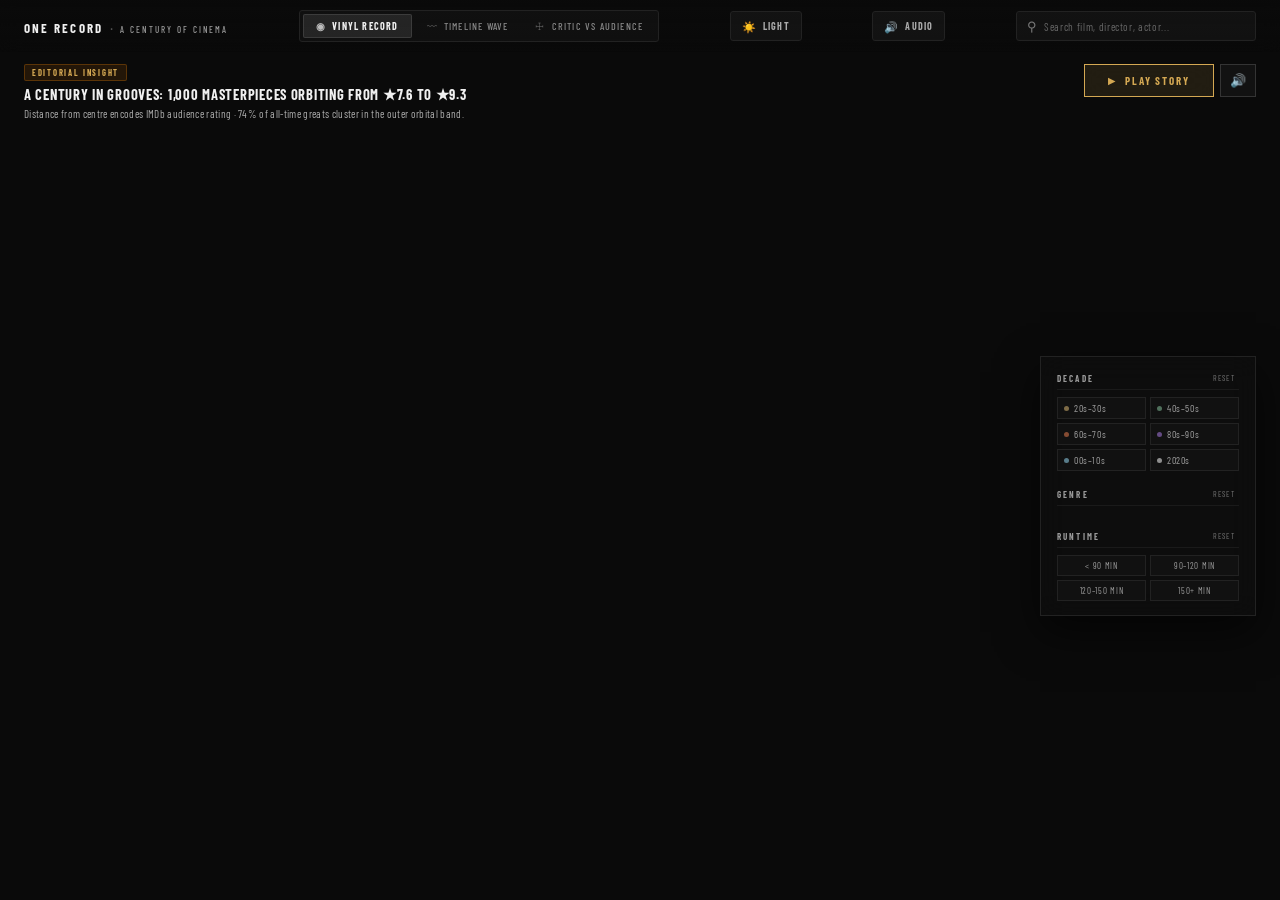
==== commit 7bcb7919: "Reposition galaxy quadrant labels to margin, integrate dynamic Narrative HUD, and implement Motion C" ====
--- a/outcome/imdb-top-1000/index.html
+++ b/outcome/imdb-top-1000/index.html
@@ -43,6 +43,12 @@
       <span id="theme-toggle-label">LIGHT</span>
     </button>
 
+    <!-- Motion Choreographer: Sonic Feedback Toggle -->
+    <button id="sfx-toggle-btn" class="theme-toggle-btn" aria-label="Toggle interactive audio feedback" title="Toggle Interactive Audio">
+      <span id="sfx-toggle-icon">🔊</span>
+      <span id="sfx-toggle-label">AUDIO</span>
+    </button>
+
     <!-- Omni Search Bar -->
     <div id="search-box">
       <span class="search-icon" aria-hidden="true">⚲</span>
@@ -51,6 +57,13 @@
       <span id="search-count" aria-live="polite"></span>
     </div>
   </header>
+
+  <!-- Chart Narrative Crafter: Editorial Headline & Sub-deck HUD -->
+  <aside id="narrative-hud" aria-live="polite">
+    <div class="narrative-tag" id="narrative-tag">EDITORIAL INSIGHT</div>
+    <h1 class="narrative-headline" id="narrative-headline">A Century in Grooves: 1,000 Masterpieces Orbiting from ★7.6 to ★9.3</h1>
+    <p class="narrative-subdeck" id="narrative-subdeck">Distance from centre encodes IMDb audience rating · 74% of all-time greats cluster in the outer orbital band.</p>
+  </aside>
 
   <!-- SVG Visualization Canvas -->
   <svg id="record-svg" role="img" aria-label="Interactive artistic visualization of IMDb top 1000 films"></svg>
--- a/outcome/imdb-top-1000/styles.css
+++ b/outcome/imdb-top-1000/styles.css
@@ -163,9 +163,64 @@
   border-color: rgba(0, 0, 0, 0.25);
 }
 
-#theme-toggle-icon {
+#theme-toggle-icon,
+#sfx-toggle-icon {
   font-size: 11px;
   line-height: 1;
+}
+
+/* ── Chart Narrative Crafter: Narrative Insight HUD ──────────────── */
+#narrative-hud {
+  position: absolute;
+  top: 60px;
+  left: 24px;
+  max-width: 580px;
+  z-index: 100;
+  pointer-events: none;
+  transition: opacity 0.35s ease, transform 0.35s cubic-bezier(0.16, 1, 0.3, 1);
+}
+
+.narrative-tag {
+  display: inline-flex;
+  align-items: center;
+  font-family: var(--font);
+  font-size: 8.5px;
+  font-weight: 700;
+  letter-spacing: 0.2em;
+  text-transform: uppercase;
+  color: var(--accent);
+  margin-bottom: 4px;
+  background: rgba(217, 119, 6, 0.12);
+  border: 1px solid rgba(217, 119, 6, 0.3);
+  padding: 2px 7px;
+  border-radius: 2px;
+}
+
+.narrative-headline {
+  font-family: var(--font);
+  font-size: 14.5px;
+  font-weight: 700;
+  letter-spacing: 0.05em;
+  color: var(--hi);
+  margin: 0 0 3px 0;
+  line-height: 1.25;
+  text-transform: uppercase;
+  transition: color 0.3s ease;
+}
+
+.narrative-subdeck {
+  font-family: var(--font);
+  font-size: 11px;
+  color: var(--mid);
+  margin: 0;
+  line-height: 1.4;
+  letter-spacing: 0.03em;
+  transition: color 0.3s ease;
+}
+
+body.doc-playing #narrative-hud {
+  opacity: 0;
+  transform: translateY(-8px);
 }
 
 /* Light Theme UI Overrides */
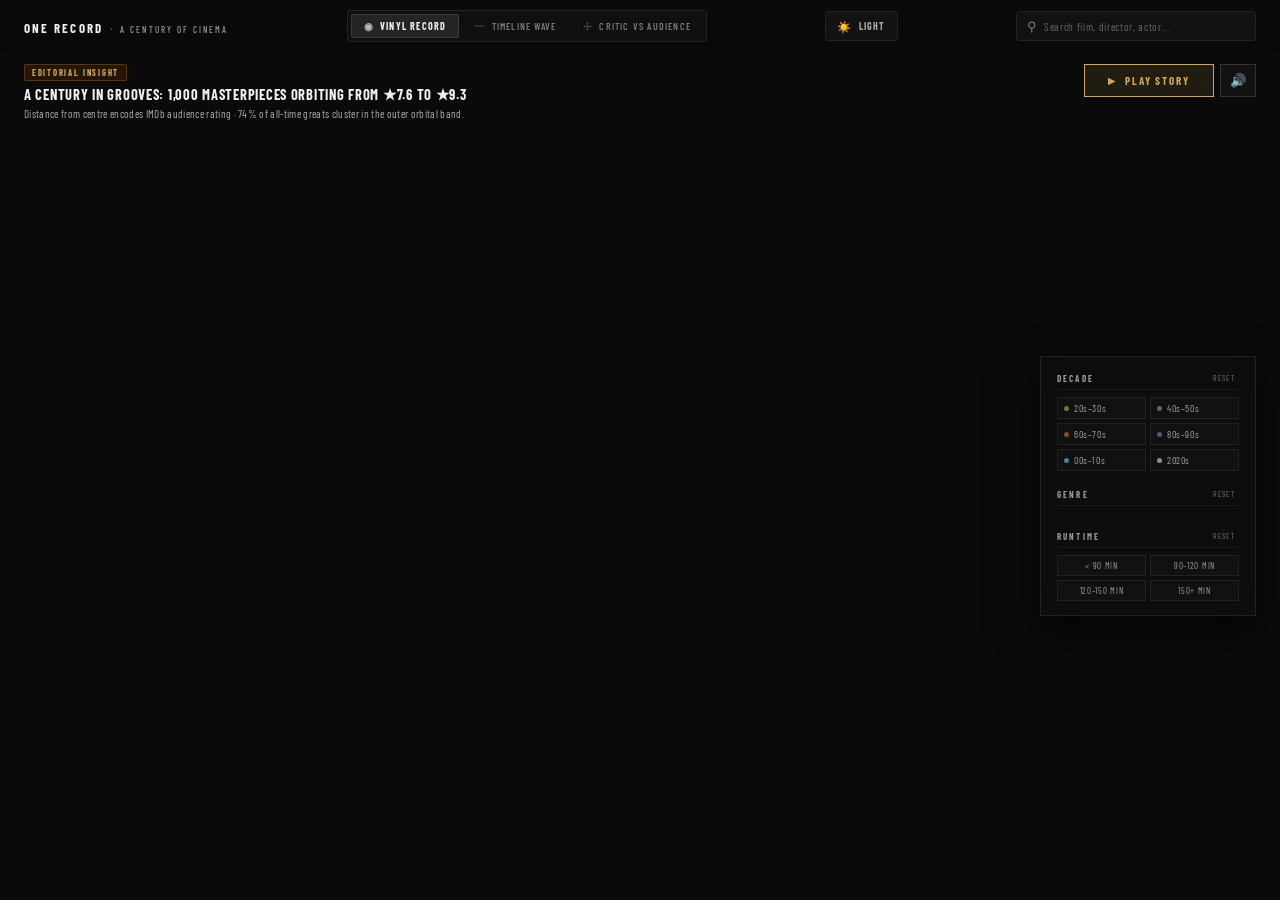
==== commit 40c7115f: "Eliminate header text overlap, increase top chart clearance, remove extra audio toggle, and remove b" ====
--- a/outcome/imdb-top-1000/index.html
+++ b/outcome/imdb-top-1000/index.html
@@ -41,12 +41,6 @@
     <button id="theme-toggle-btn" class="theme-toggle-btn" aria-label="Toggle light and dark mode" title="Toggle Light / Dark Mode">
       <span id="theme-toggle-icon">☀️</span>
       <span id="theme-toggle-label">LIGHT</span>
-    </button>
-
-    <!-- Motion Choreographer: Sonic Feedback Toggle -->
-    <button id="sfx-toggle-btn" class="theme-toggle-btn" aria-label="Toggle interactive audio feedback" title="Toggle Interactive Audio">
-      <span id="sfx-toggle-icon">🔊</span>
-      <span id="sfx-toggle-label">AUDIO</span>
     </button>
 
     <!-- Omni Search Bar -->
--- a/outcome/imdb-top-1000/styles.css
+++ b/outcome/imdb-top-1000/styles.css
@@ -163,8 +163,7 @@
   border-color: rgba(0, 0, 0, 0.25);
 }
 
-#theme-toggle-icon,
-#sfx-toggle-icon {
+#theme-toggle-icon {
   font-size: 11px;
   line-height: 1;
 }
